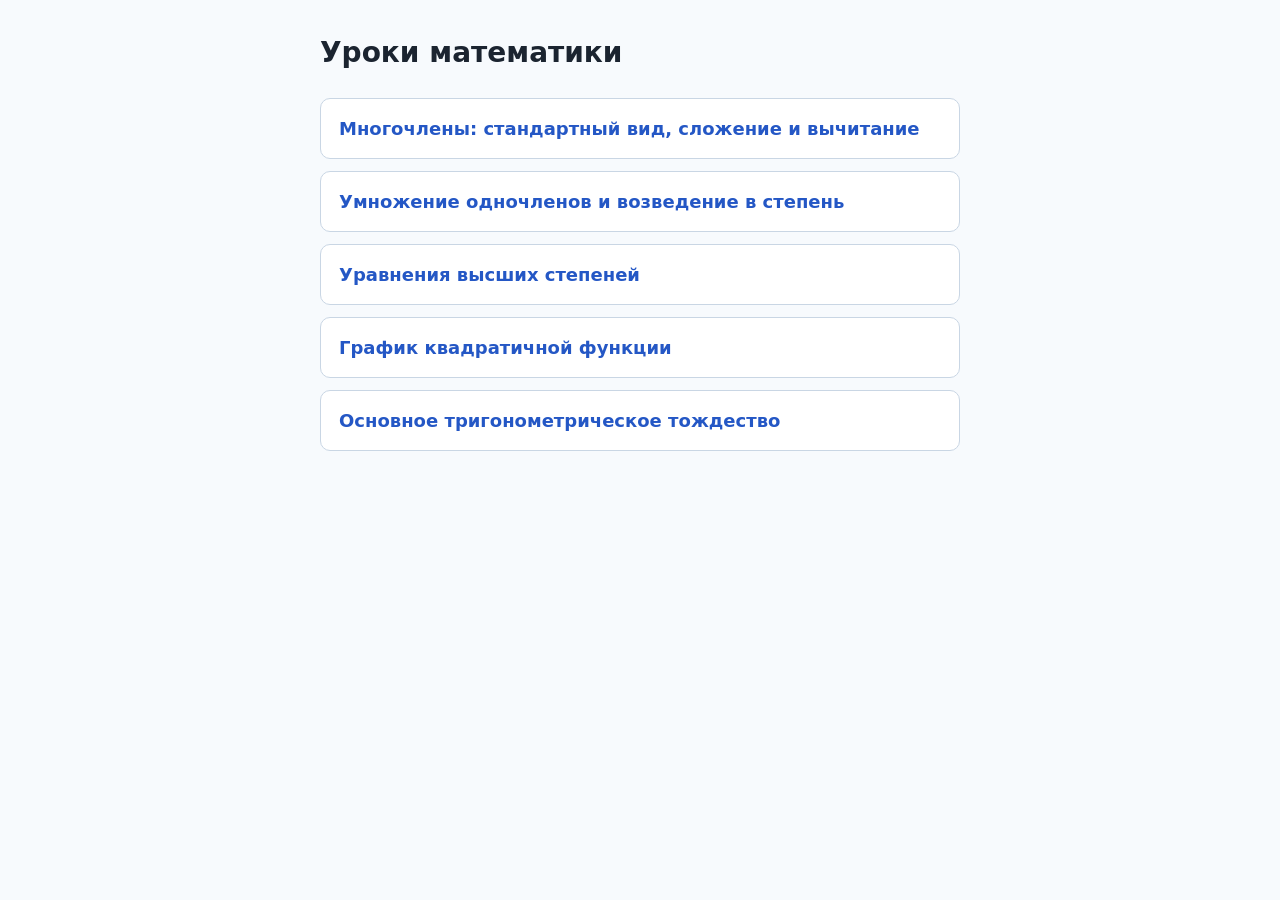
==== index.html @ 8a94805b "Add math lessons, index page and Pages CI Co-Authored-By: Claude Sonnet 5.5 <noreply@anthropic.com>" ====
<!DOCTYPE html>
<html lang="ru">
<head>
<meta charset="UTF-8">
<meta name="viewport" content="width=device-width, initial-scale=1">
<title>Уроки математики</title>
<style>
body{margin:0;font:18px/1.5 system-ui,sans-serif;background:#F7FAFD;color:#1B2430}
main{max-width:640px;margin:0 auto;padding:32px 16px}
h1{font-size:28px;margin:0 0 24px}
ul{list-style:none;padding:0;margin:0;display:grid;gap:12px}
a{display:block;padding:16px 18px;background:#fff;border:1px solid #C9D6E4;border-radius:10px;color:#2457C5;text-decoration:none;font-weight:600}
a:hover,a:focus{border-color:#2457C5}
</style>
</head>
<body>
<main>
<h1>Уроки математики</h1>
<ul>
<li><a href="Многочлены.html">Многочлены: стандартный вид, сложение и вычитание</a></li>
<li><a href="Умножение одночленов.html">Умножение одночленов и возведение в степень</a></li>
<li><a href="Уравнения высших степеней.html">Уравнения высших степеней</a></li>
<li><a href="График квадратичной функции.html">График квадратичной функции</a></li>
<li><a href="Основное тригонометрическое тождество.html">Основное тригонометрическое тождество</a></li>
</ul>
</main>
</body>
</html>
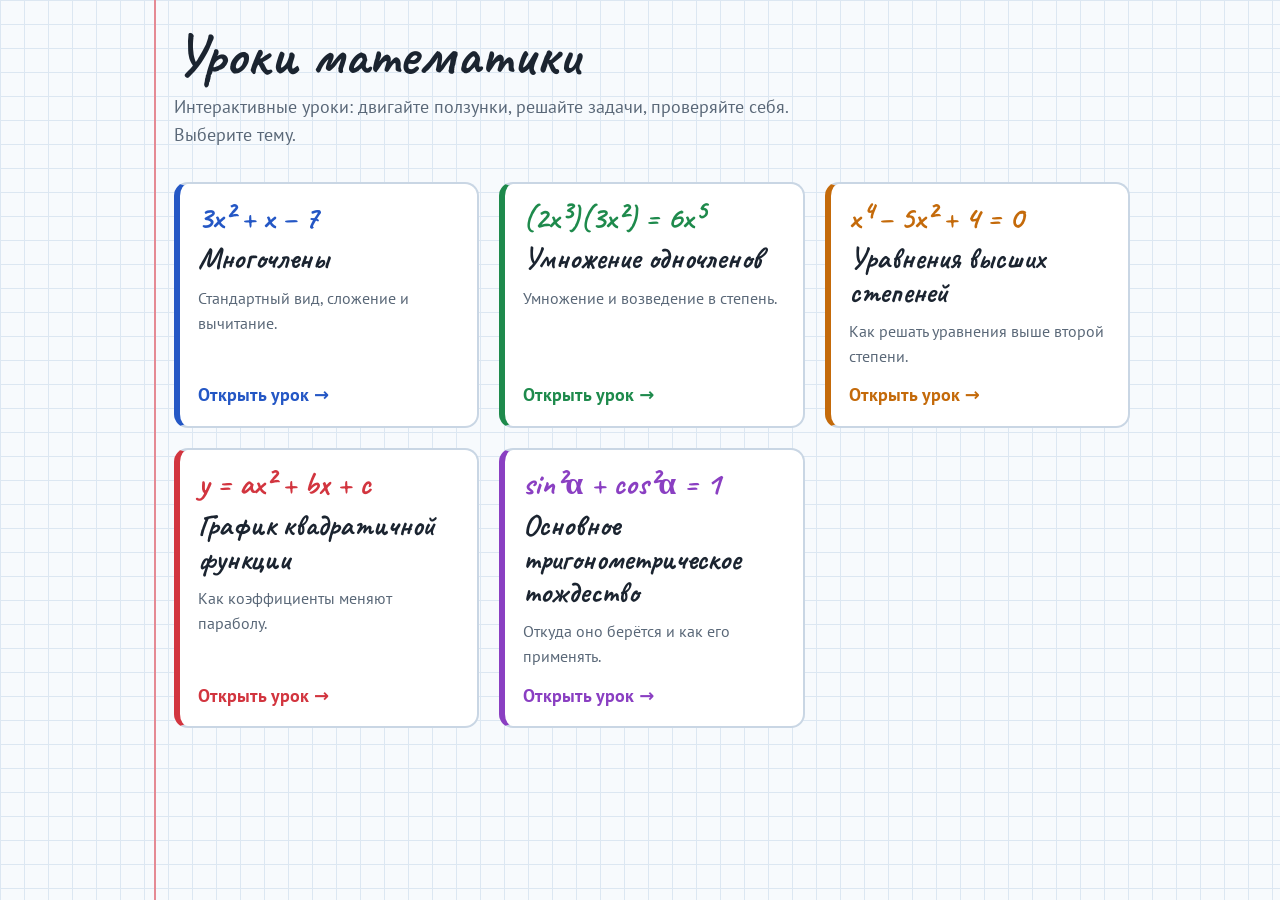
==== commit 118d4c6a: "Restyle index page to match lesson design Co-Authored-By: Claude Sonnet 5.5 <noreply@anthropic.com>" ====
--- a/index.html
+++ b/index.html
@@ -2,27 +2,89 @@
 <html lang="ru">
 <head>
 <meta charset="UTF-8">
-<meta name="viewport" content="width=device-width, initial-scale=1">
+<meta name="viewport" content="width=device-width, initial-scale=1, viewport-fit=cover">
 <title>Уроки математики</title>
+<link rel="preconnect" href="https://fonts.googleapis.com">
+<link rel="preconnect" href="https://fonts.gstatic.com" crossorigin>
+<link href="https://fonts.googleapis.com/css2?family=Caveat:wght@600;700&family=PT+Sans:wght@400;700&display=swap" rel="stylesheet">
 <style>
-body{margin:0;font:18px/1.5 system-ui,sans-serif;background:#F7FAFD;color:#1B2430}
-main{max-width:640px;margin:0 auto;padding:32px 16px}
-h1{font-size:28px;margin:0 0 24px}
-ul{list-style:none;padding:0;margin:0;display:grid;gap:12px}
-a{display:block;padding:16px 18px;background:#fff;border:1px solid #C9D6E4;border-radius:10px;color:#2457C5;text-decoration:none;font-weight:600}
-a:hover,a:focus{border-color:#2457C5}
+:root{
+  --paper:#F7FAFD; --grid:#DCE7F2; --ink:#1B2430; --muted:#5A6878;
+  --blue:#2457C5; --red:#D2353F; --green:#1E8A4C; --violet:#8A3FC2; --orange:#C46A0A; --margin:#E58A94;
+  --card:#FFFFFF; --line:#C9D6E4;
+  box-sizing:border-box;
+  padding-top:env(safe-area-inset-top,0px); padding-bottom:env(safe-area-inset-bottom,0px);
+}
+@media (prefers-color-scheme: dark){
+  :root{
+    --paper:#17222C; --grid:#223241; --ink:#E8EEF4; --muted:#9AA9B8;
+    --blue:#6E9BFF; --red:#FF6F78; --green:#4CC384; --violet:#C08BFF; --orange:#F0A24B; --margin:#8A3E47;
+    --card:#1E2B37; --line:#33475A;
+  }
+}
+*,*::before,*::after{box-sizing:inherit}
+body{
+  margin:0; color:var(--ink); font:18px/1.6 "PT Sans",system-ui,sans-serif;
+  background-color:var(--paper);
+  background-image:linear-gradient(var(--grid) 1px,transparent 1px),linear-gradient(90deg,var(--grid) 1px,transparent 1px);
+  background-size:24px 24px;
+}
+.page{max-width:1020px;margin:0 auto;padding:24px 20px 64px 44px;position:relative;min-height:100vh}
+.page::before{content:"";position:absolute;left:24px;top:0;bottom:0;width:2px;background:var(--margin)}
+h1,h2{font-family:Caveat,"Comic Sans MS",cursive;font-weight:700;line-height:1.1;margin:0}
+h1{font-size:clamp(2.4rem,6vw,3.6rem)}
+h2{font-size:1.9rem;margin:0 0 4px}
+.lead{color:var(--muted);font-size:1.1rem;max-width:68ch;margin:6px 0 32px}
+.grid{display:grid;grid-template-columns:repeat(auto-fill,minmax(290px,1fr));gap:20px}
+.card{
+  display:flex;flex-direction:column;gap:6px;text-decoration:none;color:var(--ink);
+  background:var(--card);border:2px solid var(--line);border-left:6px solid var(--c);
+  border-radius:14px;padding:16px 18px;transition:transform .12s,border-color .12s;
+}
+.card:hover,.card:focus-visible{transform:translateY(-3px) rotate(-.4deg);border-color:var(--c)}
+.card:focus-visible{outline:3px solid var(--c);outline-offset:3px}
+.card p{margin:0;color:var(--muted);font-size:.98rem}
+.fx{font-family:Caveat,cursive;font-weight:700;font-size:2rem;line-height:1.15;color:var(--c)}
+.go{margin-top:auto;padding-top:6px;font-weight:700;color:var(--c)}
+@media (prefers-reduced-motion:reduce){.card{transition:none}.card:hover{transform:none}}
 </style>
 </head>
 <body>
-<main>
+<div class="page">
 <h1>Уроки математики</h1>
-<ul>
-<li><a href="Многочлены.html">Многочлены: стандартный вид, сложение и вычитание</a></li>
-<li><a href="Умножение одночленов.html">Умножение одночленов и возведение в степень</a></li>
-<li><a href="Уравнения высших степеней.html">Уравнения высших степеней</a></li>
-<li><a href="График квадратичной функции.html">График квадратичной функции</a></li>
-<li><a href="Основное тригонометрическое тождество.html">Основное тригонометрическое тождество</a></li>
-</ul>
-</main>
+<p class="lead">Интерактивные уроки: двигайте ползунки, решайте задачи, проверяйте себя. Выберите тему.</p>
+<div class="grid">
+  <a class="card" style="--c:var(--blue)" href="polynomials.html">
+    <span class="fx">3x² + x − 7</span>
+    <h2>Многочлены</h2>
+    <p>Стандартный вид, сложение и вычитание.</p>
+    <span class="go">Открыть урок →</span>
+  </a>
+  <a class="card" style="--c:var(--green)" href="monomial-multiplication.html">
+    <span class="fx">(2x³)(3x²) = 6x⁵</span>
+    <h2>Умножение одночленов</h2>
+    <p>Умножение и возведение в степень.</p>
+    <span class="go">Открыть урок →</span>
+  </a>
+  <a class="card" style="--c:var(--orange)" href="higher-degree-equations.html">
+    <span class="fx">x⁴ − 5x² + 4 = 0</span>
+    <h2>Уравнения высших степеней</h2>
+    <p>Как решать уравнения выше второй степени.</p>
+    <span class="go">Открыть урок →</span>
+  </a>
+  <a class="card" style="--c:var(--red)" href="quadratic-function-graph.html">
+    <span class="fx">y = ax² + bx + c</span>
+    <h2>График квадратичной функции</h2>
+    <p>Как коэффициенты меняют параболу.</p>
+    <span class="go">Открыть урок →</span>
+  </a>
+  <a class="card" style="--c:var(--violet)" href="pythagorean-trig-identity.html">
+    <span class="fx">sin²α + cos²α = 1</span>
+    <h2>Основное тригонометрическое тождество</h2>
+    <p>Откуда оно берётся и как его применять.</p>
+    <span class="go">Открыть урок →</span>
+  </a>
+</div>
+</div>
 </body>
 </html>
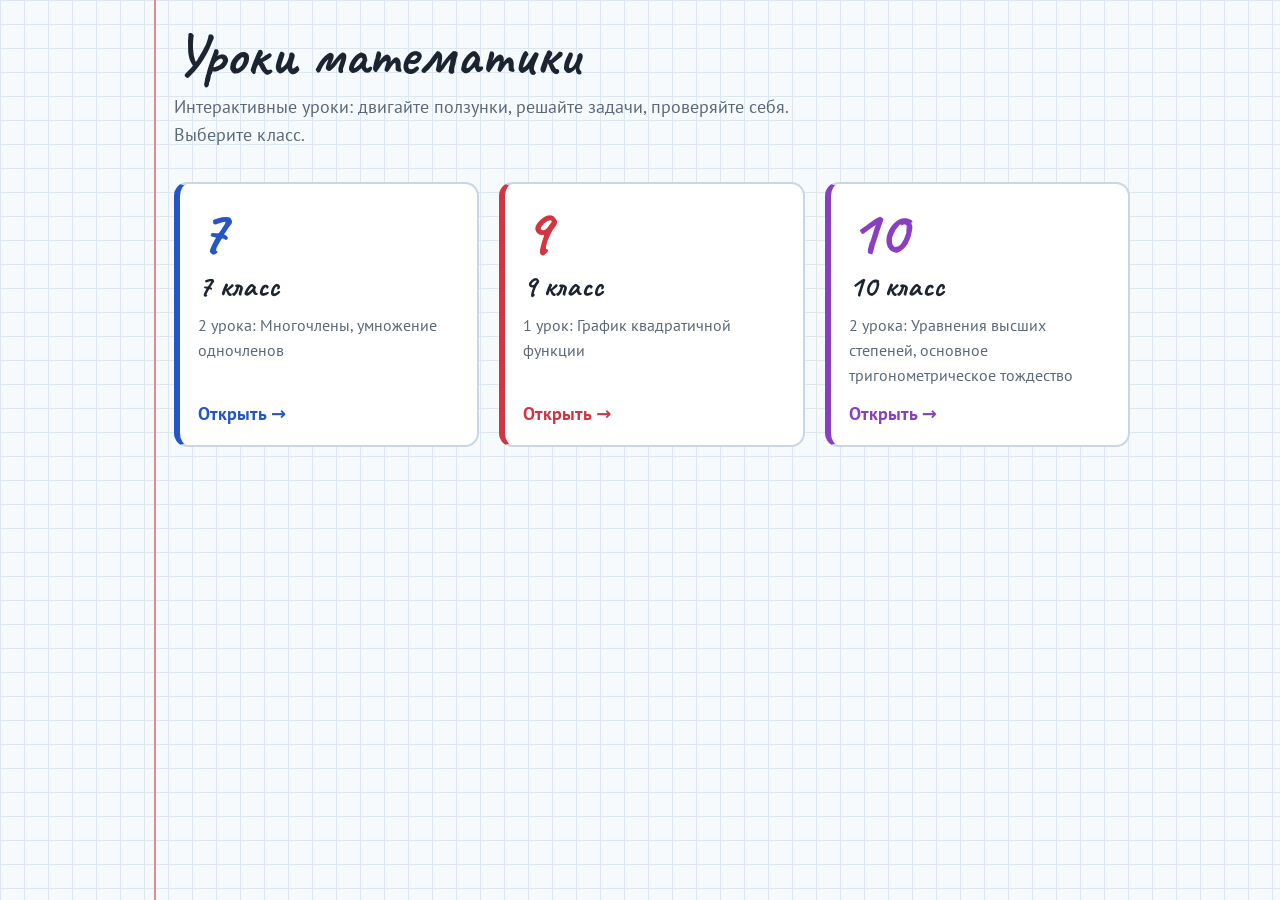
==== commit a740f824: "Organise lessons by grade (7, 9, 10) with grade index pages Co-Authored-By: Claude Sonnet 5.5 <norep" ====
--- a/index.html
+++ b/index.html
@@ -7,82 +7,30 @@
 <link rel="preconnect" href="https://fonts.googleapis.com">
 <link rel="preconnect" href="https://fonts.gstatic.com" crossorigin>
 <link href="https://fonts.googleapis.com/css2?family=Caveat:wght@600;700&family=PT+Sans:wght@400;700&display=swap" rel="stylesheet">
-<style>
-:root{
-  --paper:#F7FAFD; --grid:#DCE7F2; --ink:#1B2430; --muted:#5A6878;
-  --blue:#2457C5; --red:#D2353F; --green:#1E8A4C; --violet:#8A3FC2; --orange:#C46A0A; --margin:#E58A94;
-  --card:#FFFFFF; --line:#C9D6E4;
-  box-sizing:border-box;
-  padding-top:env(safe-area-inset-top,0px); padding-bottom:env(safe-area-inset-bottom,0px);
-}
-@media (prefers-color-scheme: dark){
-  :root{
-    --paper:#17222C; --grid:#223241; --ink:#E8EEF4; --muted:#9AA9B8;
-    --blue:#6E9BFF; --red:#FF6F78; --green:#4CC384; --violet:#C08BFF; --orange:#F0A24B; --margin:#8A3E47;
-    --card:#1E2B37; --line:#33475A;
-  }
-}
-*,*::before,*::after{box-sizing:inherit}
-body{
-  margin:0; color:var(--ink); font:18px/1.6 "PT Sans",system-ui,sans-serif;
-  background-color:var(--paper);
-  background-image:linear-gradient(var(--grid) 1px,transparent 1px),linear-gradient(90deg,var(--grid) 1px,transparent 1px);
-  background-size:24px 24px;
-}
-.page{max-width:1020px;margin:0 auto;padding:24px 20px 64px 44px;position:relative;min-height:100vh}
-.page::before{content:"";position:absolute;left:24px;top:0;bottom:0;width:2px;background:var(--margin)}
-h1,h2{font-family:Caveat,"Comic Sans MS",cursive;font-weight:700;line-height:1.1;margin:0}
-h1{font-size:clamp(2.4rem,6vw,3.6rem)}
-h2{font-size:1.9rem;margin:0 0 4px}
-.lead{color:var(--muted);font-size:1.1rem;max-width:68ch;margin:6px 0 32px}
-.grid{display:grid;grid-template-columns:repeat(auto-fill,minmax(290px,1fr));gap:20px}
-.card{
-  display:flex;flex-direction:column;gap:6px;text-decoration:none;color:var(--ink);
-  background:var(--card);border:2px solid var(--line);border-left:6px solid var(--c);
-  border-radius:14px;padding:16px 18px;transition:transform .12s,border-color .12s;
-}
-.card:hover,.card:focus-visible{transform:translateY(-3px) rotate(-.4deg);border-color:var(--c)}
-.card:focus-visible{outline:3px solid var(--c);outline-offset:3px}
-.card p{margin:0;color:var(--muted);font-size:.98rem}
-.fx{font-family:Caveat,cursive;font-weight:700;font-size:2rem;line-height:1.15;color:var(--c)}
-.go{margin-top:auto;padding-top:6px;font-weight:700;color:var(--c)}
-@media (prefers-reduced-motion:reduce){.card{transition:none}.card:hover{transform:none}}
-</style>
+<link rel="stylesheet" href="style.css">
 </head>
 <body>
 <div class="page">
 <h1>Уроки математики</h1>
-<p class="lead">Интерактивные уроки: двигайте ползунки, решайте задачи, проверяйте себя. Выберите тему.</p>
+<p class="lead">Интерактивные уроки: двигайте ползунки, решайте задачи, проверяйте себя. Выберите класс.</p>
 <div class="grid">
-  <a class="card" style="--c:var(--blue)" href="polynomials.html">
-    <span class="fx">3x² + x − 7</span>
-    <h2>Многочлены</h2>
-    <p>Стандартный вид, сложение и вычитание.</p>
-    <span class="go">Открыть урок →</span>
+  <a class="card" style="--c:var(--blue)" href="grade-7/">
+    <span class="big">7</span>
+    <h2>7 класс</h2>
+    <p class="count">2 урока: Многочлены, умножение одночленов</p>
+    <span class="go">Открыть →</span>
   </a>
-  <a class="card" style="--c:var(--green)" href="monomial-multiplication.html">
-    <span class="fx">(2x³)(3x²) = 6x⁵</span>
-    <h2>Умножение одночленов</h2>
-    <p>Умножение и возведение в степень.</p>
-    <span class="go">Открыть урок →</span>
+  <a class="card" style="--c:var(--red)" href="grade-9/">
+    <span class="big">9</span>
+    <h2>9 класс</h2>
+    <p class="count">1 урок: График квадратичной функции</p>
+    <span class="go">Открыть →</span>
   </a>
-  <a class="card" style="--c:var(--orange)" href="higher-degree-equations.html">
-    <span class="fx">x⁴ − 5x² + 4 = 0</span>
-    <h2>Уравнения высших степеней</h2>
-    <p>Как решать уравнения выше второй степени.</p>
-    <span class="go">Открыть урок →</span>
-  </a>
-  <a class="card" style="--c:var(--red)" href="quadratic-function-graph.html">
-    <span class="fx">y = ax² + bx + c</span>
-    <h2>График квадратичной функции</h2>
-    <p>Как коэффициенты меняют параболу.</p>
-    <span class="go">Открыть урок →</span>
-  </a>
-  <a class="card" style="--c:var(--violet)" href="pythagorean-trig-identity.html">
-    <span class="fx">sin²α + cos²α = 1</span>
-    <h2>Основное тригонометрическое тождество</h2>
-    <p>Откуда оно берётся и как его применять.</p>
-    <span class="go">Открыть урок →</span>
+  <a class="card" style="--c:var(--violet)" href="grade-10/">
+    <span class="big">10</span>
+    <h2>10 класс</h2>
+    <p class="count">2 урока: Уравнения высших степеней, основное тригонометрическое тождество</p>
+    <span class="go">Открыть →</span>
   </a>
 </div>
 </div>
--- a/style.css
+++ b/style.css
@@ -0,0 +1,44 @@
+:root{
+  --paper:#F7FAFD; --grid:#DCE7F2; --ink:#1B2430; --muted:#5A6878;
+  --blue:#2457C5; --red:#D2353F; --green:#1E8A4C; --violet:#8A3FC2; --orange:#C46A0A; --margin:#E58A94;
+  --card:#FFFFFF; --line:#C9D6E4;
+  box-sizing:border-box;
+  padding-top:env(safe-area-inset-top,0px); padding-bottom:env(safe-area-inset-bottom,0px);
+}
+@media (prefers-color-scheme: dark){
+  :root{
+    --paper:#17222C; --grid:#223241; --ink:#E8EEF4; --muted:#9AA9B8;
+    --blue:#6E9BFF; --red:#FF6F78; --green:#4CC384; --violet:#C08BFF; --orange:#F0A24B; --margin:#8A3E47;
+    --card:#1E2B37; --line:#33475A;
+  }
+}
+*,*::before,*::after{box-sizing:inherit}
+body{
+  margin:0; color:var(--ink); font:18px/1.6 "PT Sans",system-ui,sans-serif;
+  background-color:var(--paper);
+  background-image:linear-gradient(var(--grid) 1px,transparent 1px),linear-gradient(90deg,var(--grid) 1px,transparent 1px);
+  background-size:24px 24px;
+}
+.page{max-width:1020px;margin:0 auto;padding:24px 20px 64px 44px;position:relative;min-height:100vh}
+.page::before{content:"";position:absolute;left:24px;top:0;bottom:0;width:2px;background:var(--margin)}
+h1,h2{font-family:Caveat,"Comic Sans MS",cursive;font-weight:700;line-height:1.1;margin:0}
+h1{font-size:clamp(2.4rem,6vw,3.6rem)}
+h2{font-size:1.9rem}
+.lead{color:var(--muted);font-size:1.1rem;max-width:68ch;margin:6px 0 32px}
+.grid{display:grid;grid-template-columns:repeat(auto-fill,minmax(290px,1fr));gap:20px}
+.card{
+  display:flex;flex-direction:column;gap:6px;text-decoration:none;color:var(--ink);
+  background:var(--card);border:2px solid var(--line);border-left:6px solid var(--c);
+  border-radius:14px;padding:16px 18px;transition:transform .12s,border-color .12s;
+}
+.card:hover,.card:focus-visible{transform:translateY(-3px) rotate(-.4deg);border-color:var(--c)}
+.card:focus-visible{outline:3px solid var(--c);outline-offset:3px}
+.card p{margin:0;color:var(--muted);font-size:.98rem}
+.fx{font-family:Caveat,cursive;font-weight:700;font-size:2rem;line-height:1.15;color:var(--c)}
+.go{margin-top:auto;padding-top:6px;font-weight:700;color:var(--c)}
+@media (prefers-reduced-motion:reduce){.card{transition:none}.card:hover{transform:none}}
+h2{margin:0 0 4px}
+.back{display:inline-block;margin-bottom:12px;color:var(--muted);text-decoration:none;font-weight:700}
+.back:hover,.back:focus-visible{color:var(--ink);text-decoration:underline}
+.count{color:var(--muted);font-size:.98rem}
+.big{font-family:Caveat,cursive;font-weight:700;font-size:4rem;line-height:1;color:var(--c)}
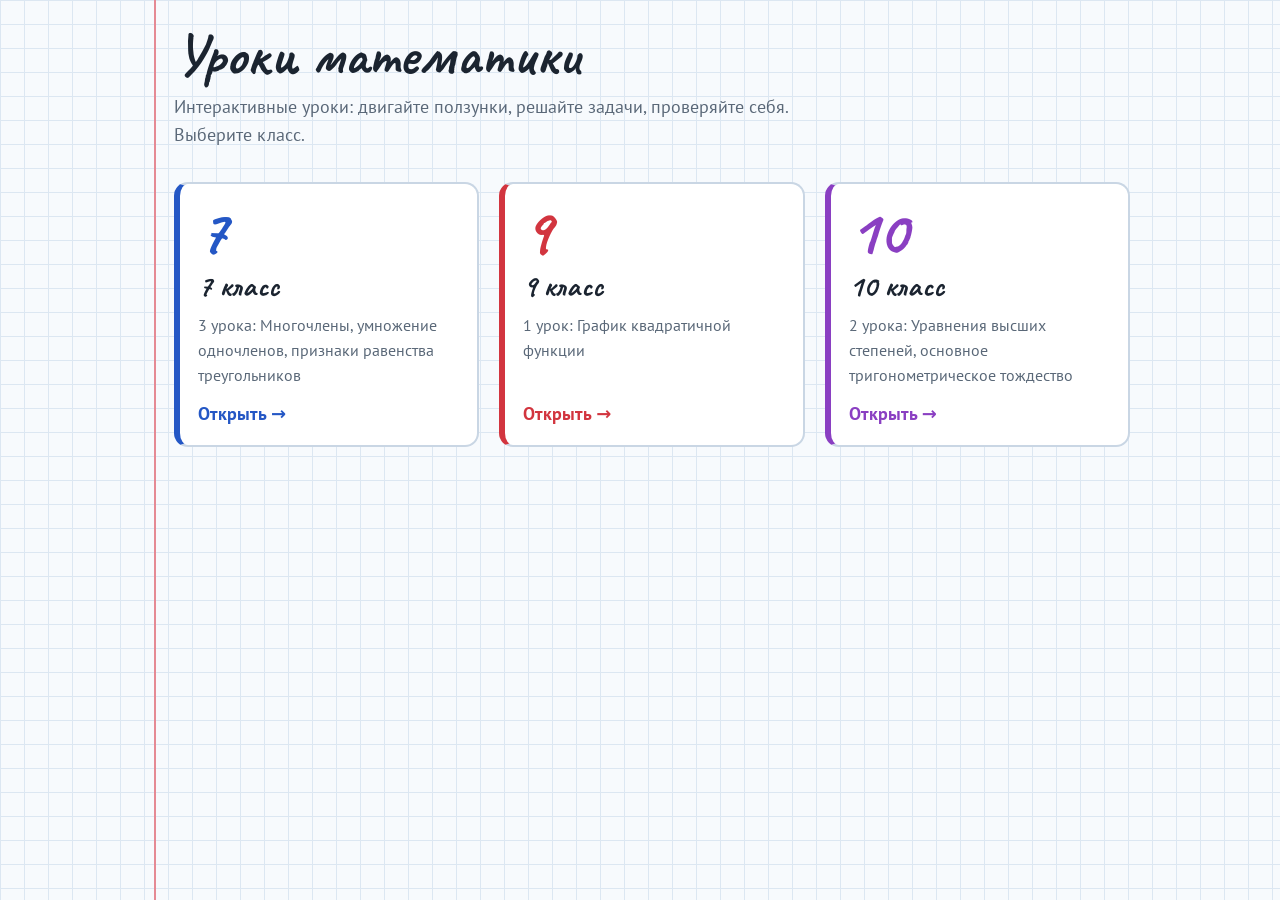
==== commit 0d0e0777: "Add grade 7 geometry lesson: triangle congruence criteria Interactive lesson on the three congruence" ====
--- a/index.html
+++ b/index.html
@@ -17,7 +17,7 @@
   <a class="card" style="--c:var(--blue)" href="grade-7/">
     <span class="big">7</span>
     <h2>7 класс</h2>
-    <p class="count">2 урока: Многочлены, умножение одночленов</p>
+    <p class="count">3 урока: Многочлены, умножение одночленов, признаки равенства треугольников</p>
     <span class="go">Открыть →</span>
   </a>
   <a class="card" style="--c:var(--red)" href="grade-9/">
